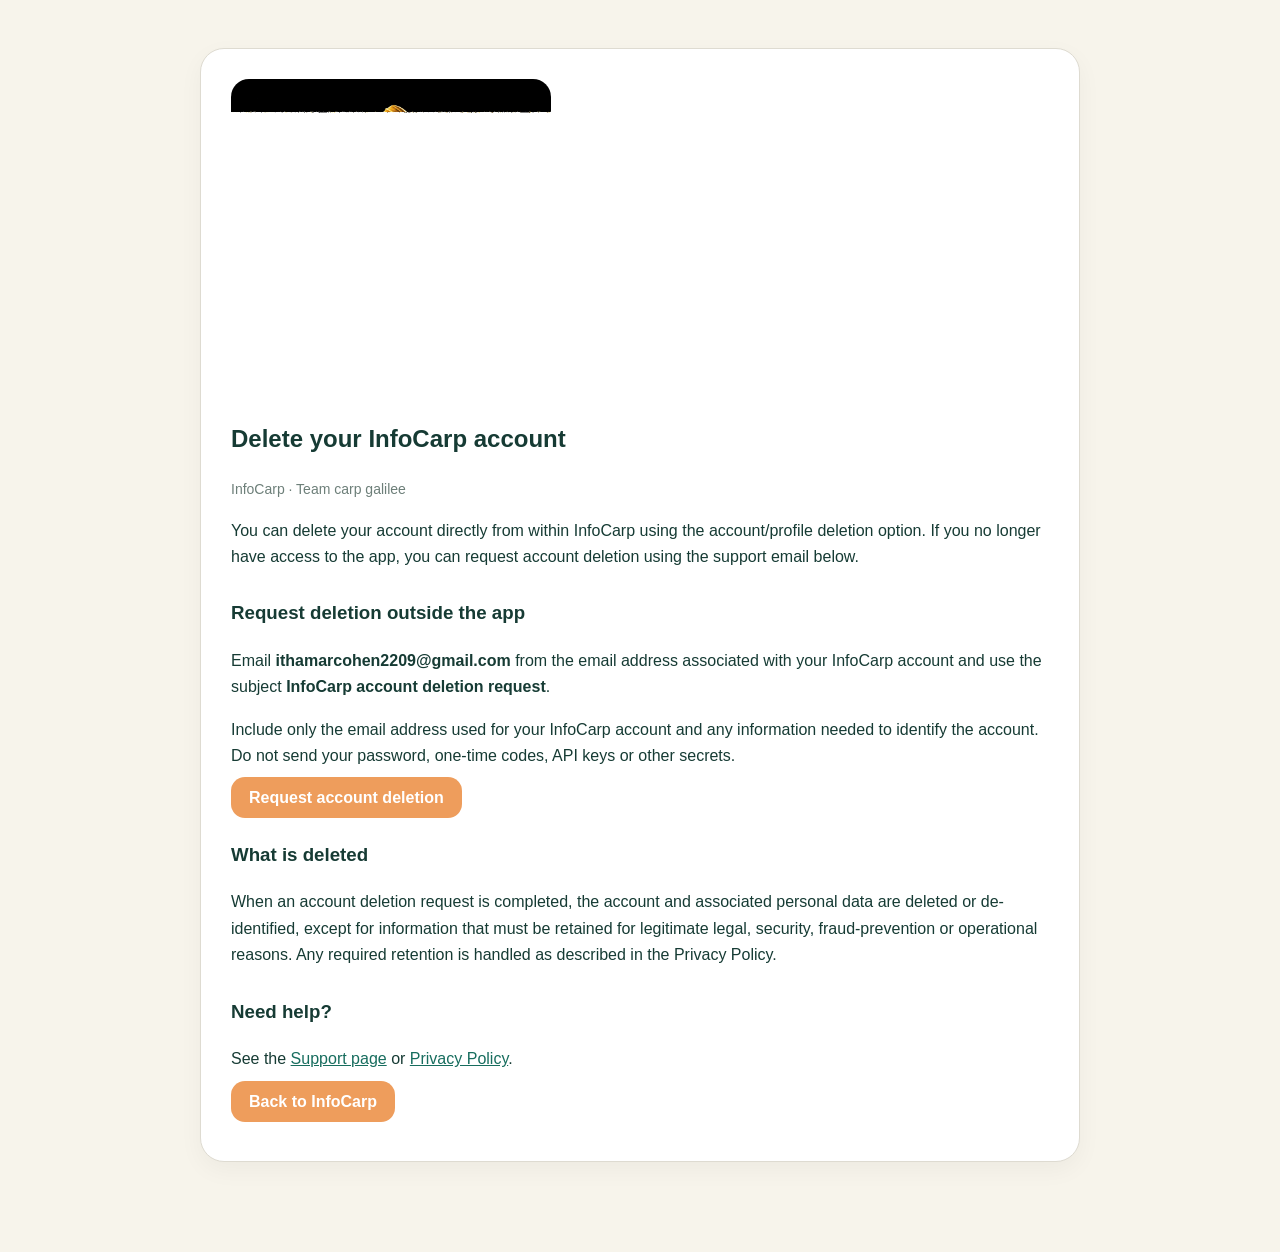
==== account-deletion.html @ 265cf715 "Add public account deletion request page" ====
<!doctype html><html lang="en"><head><meta charset="utf-8"><meta name="viewport" content="width=device-width,initial-scale=1">
<title>Delete InfoCarp Account</title><meta name="description" content="Request deletion of your InfoCarp account and associated data."><link rel="stylesheet" href="style.css"></head>
<body><main class="wrap"><section class="card"><div class="brand brand-image"><img src="assets/infocarp-logo.png" alt="InfoCarp logo"></div>
<h1>Delete your InfoCarp account</h1>
<p class="small">InfoCarp · Team carp galilee</p>
<p>You can delete your account directly from within InfoCarp using the account/profile deletion option. If you no longer have access to the app, you can request account deletion using the support email below.</p>
<h3>Request deletion outside the app</h3>
<p>Email <strong>ithamarcohen2209@gmail.com</strong> from the email address associated with your InfoCarp account and use the subject <strong>InfoCarp account deletion request</strong>.</p>
<p>Include only the email address used for your InfoCarp account and any information needed to identify the account. Do not send your password, one-time codes, API keys or other secrets.</p>
<p><a class="btn" href="mailto:ithamarcohen2209@gmail.com?subject=InfoCarp%20account%20deletion%20request">Request account deletion</a></p>
<h3>What is deleted</h3>
<p>When an account deletion request is completed, the account and associated personal data are deleted or de-identified, except for information that must be retained for legitimate legal, security, fraud-prevention or operational reasons. Any required retention is handled as described in the Privacy Policy.</p>
<h3>Need help?</h3>
<p>See the <a href="support.html">Support page</a> or <a href="privacy.html">Privacy Policy</a>.</p>
<p><a class="btn" href="index.html">Back to InfoCarp</a></p>
</section></main></body></html>
---- style.css ----
:root{--green:#0b3d35;--mint:#e8f2ed;--cream:#f7f4eb;--orange:#ee9d5c;--text:#163b34;--muted:#6d7f79}
*{box-sizing:border-box} body{margin:0;font-family:-apple-system,BlinkMacSystemFont,"Segoe UI",Arial,sans-serif;background:var(--cream);color:var(--text);line-height:1.65}
.wrap{max-width:920px;margin:auto;padding:28px 20px 70px}.hero{background:linear-gradient(135deg,#073c33,#105448);color:white;border-radius:28px;padding:42px;margin:24px 0}
.brand{display:flex;align-items:center;gap:14px;font-size:30px;font-weight:800}.brand-image img{max-width:320px;width:100%;height:auto;display:block;border-radius:18px}.hero .brand-image img{max-width:340px}.logo{display:none}
.hero h1{font-size:46px;margin:28px 0 8px}.hero p{font-size:20px;opacity:.9}.nav{display:flex;gap:10px;flex-wrap:wrap;margin-top:26px}.nav a,.btn{background:var(--orange);color:white;text-decoration:none;padding:12px 18px;border-radius:14px;font-weight:700}
.card{background:#fff;border:1px solid #dedbd1;border-radius:24px;padding:30px;margin:20px 0;box-shadow:0 8px 24px #0000000b}.card h2{margin-top:0;font-size:29px}.card h3{margin-top:28px}
.small{color:var(--muted);font-size:14px}.footer{text-align:center;color:var(--muted);padding-top:30px}
a{color:#176d5e} ul{padding-left:22px}
@media(max-width:600px){.hero{padding:28px}.hero h1{font-size:36px}.card{padding:22px}.brand-image img{max-width:250px}}
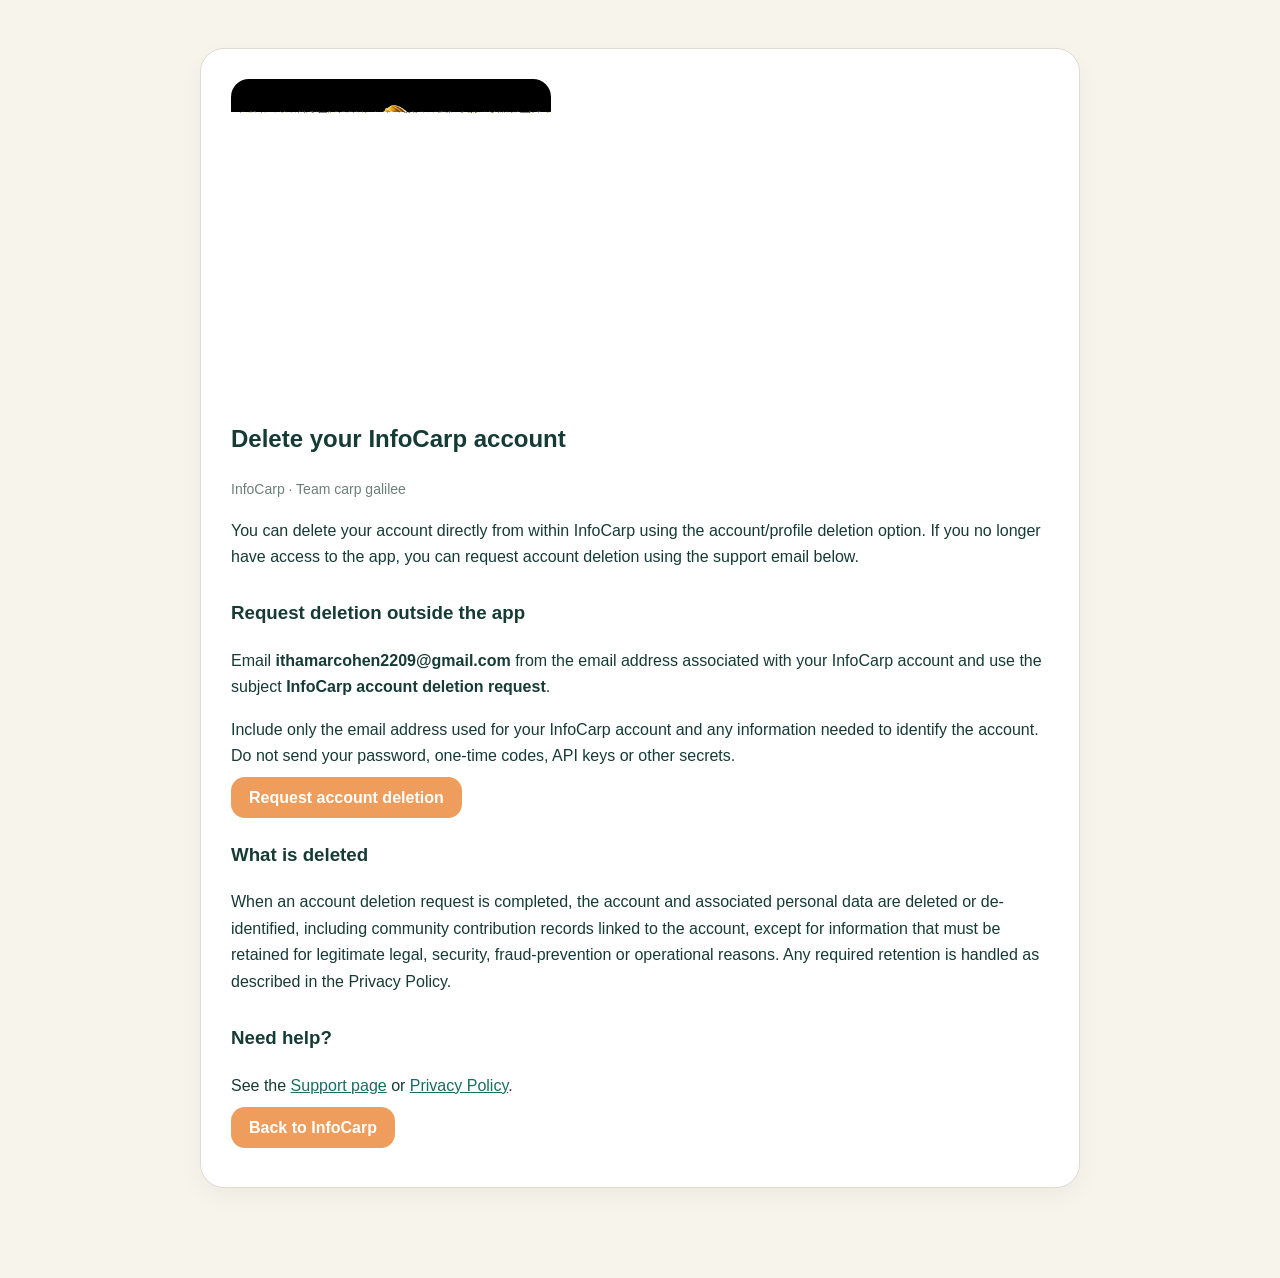
==== commit 0a891baa: "Clarify community data deletion" ====
--- a/account-deletion.html
+++ b/account-deletion.html
@@ -9,7 +9,7 @@
 <p>Include only the email address used for your InfoCarp account and any information needed to identify the account. Do not send your password, one-time codes, API keys or other secrets.</p>
 <p><a class="btn" href="mailto:ithamarcohen2209@gmail.com?subject=InfoCarp%20account%20deletion%20request">Request account deletion</a></p>
 <h3>What is deleted</h3>
-<p>When an account deletion request is completed, the account and associated personal data are deleted or de-identified, except for information that must be retained for legitimate legal, security, fraud-prevention or operational reasons. Any required retention is handled as described in the Privacy Policy.</p>
+<p>When an account deletion request is completed, the account and associated personal data are deleted or de-identified, including community contribution records linked to the account, except for information that must be retained for legitimate legal, security, fraud-prevention or operational reasons. Any required retention is handled as described in the Privacy Policy.</p>
 <h3>Need help?</h3>
 <p>See the <a href="support.html">Support page</a> or <a href="privacy.html">Privacy Policy</a>.</p>
 <p><a class="btn" href="index.html">Back to InfoCarp</a></p>
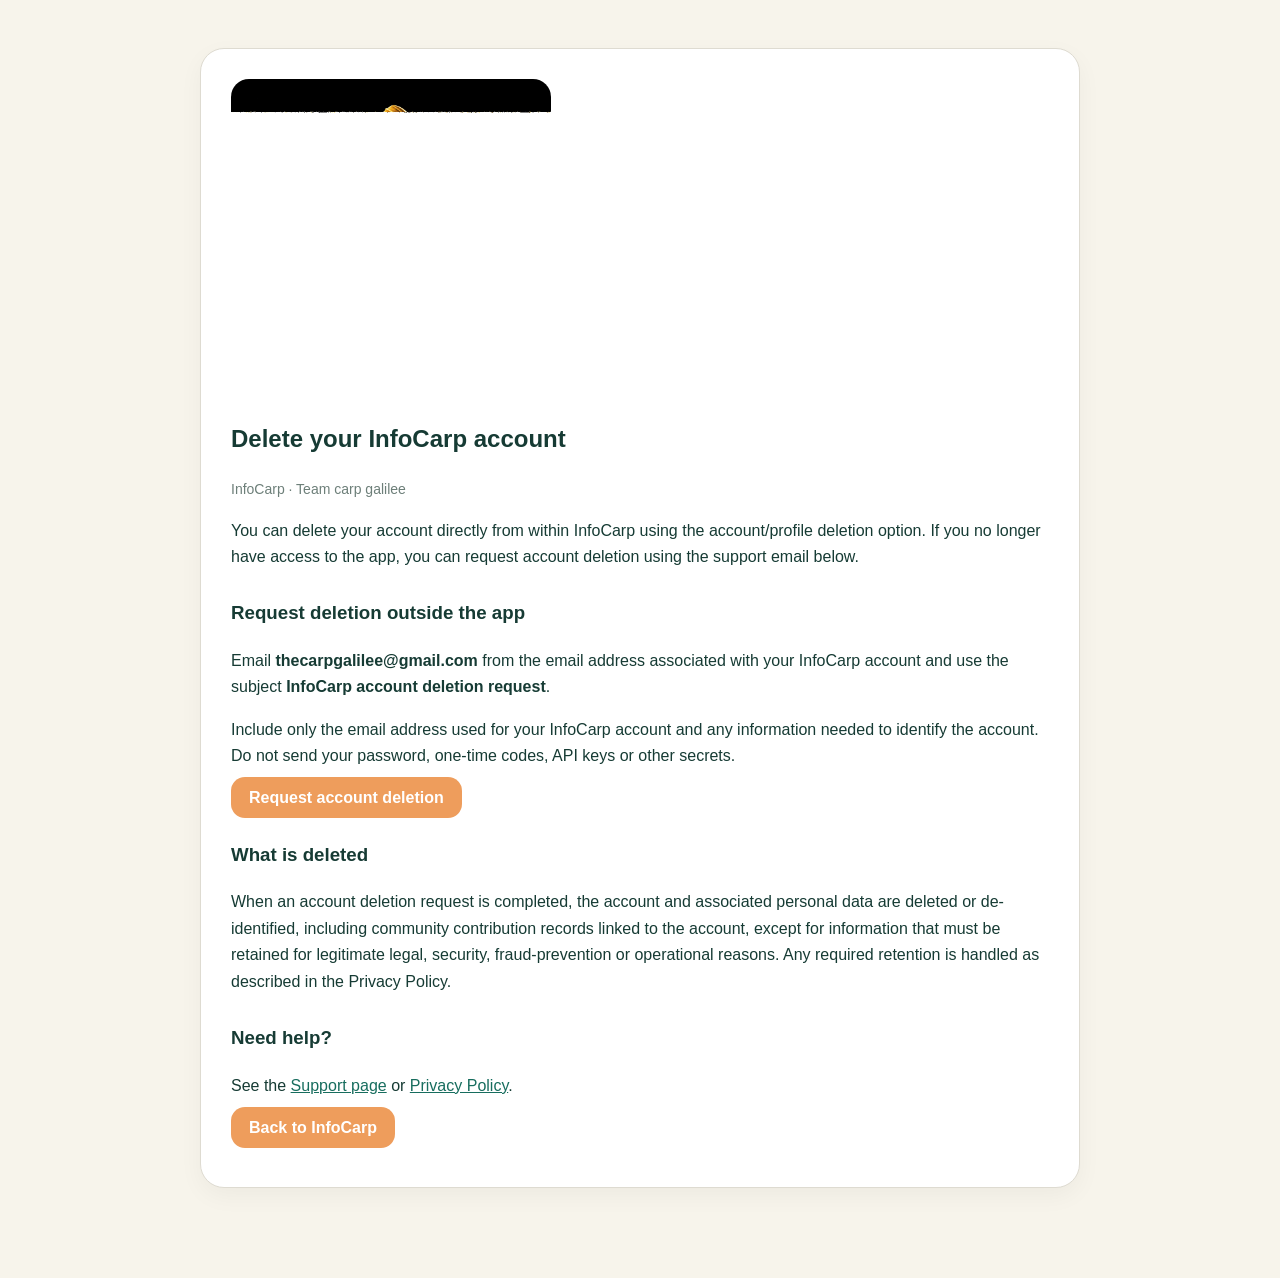
==== commit e25a8d1a: "Align privacy disclosure with reciprocal group sharing and account cleanup" ====
--- a/account-deletion.html
+++ b/account-deletion.html
@@ -5,9 +5,9 @@
 <p class="small">InfoCarp · Team carp galilee</p>
 <p>You can delete your account directly from within InfoCarp using the account/profile deletion option. If you no longer have access to the app, you can request account deletion using the support email below.</p>
 <h3>Request deletion outside the app</h3>
-<p>Email <strong>ithamarcohen2209@gmail.com</strong> from the email address associated with your InfoCarp account and use the subject <strong>InfoCarp account deletion request</strong>.</p>
+<p>Email <strong>thecarpgalilee@gmail.com</strong> from the email address associated with your InfoCarp account and use the subject <strong>InfoCarp account deletion request</strong>.</p>
 <p>Include only the email address used for your InfoCarp account and any information needed to identify the account. Do not send your password, one-time codes, API keys or other secrets.</p>
-<p><a class="btn" href="mailto:ithamarcohen2209@gmail.com?subject=InfoCarp%20account%20deletion%20request">Request account deletion</a></p>
+<p><a class="btn" href="mailto:thecarpgalilee@gmail.com?subject=InfoCarp%20account%20deletion%20request">Request account deletion</a></p>
 <h3>What is deleted</h3>
 <p>When an account deletion request is completed, the account and associated personal data are deleted or de-identified, including community contribution records linked to the account, except for information that must be retained for legitimate legal, security, fraud-prevention or operational reasons. Any required retention is handled as described in the Privacy Policy.</p>
 <h3>Need help?</h3>
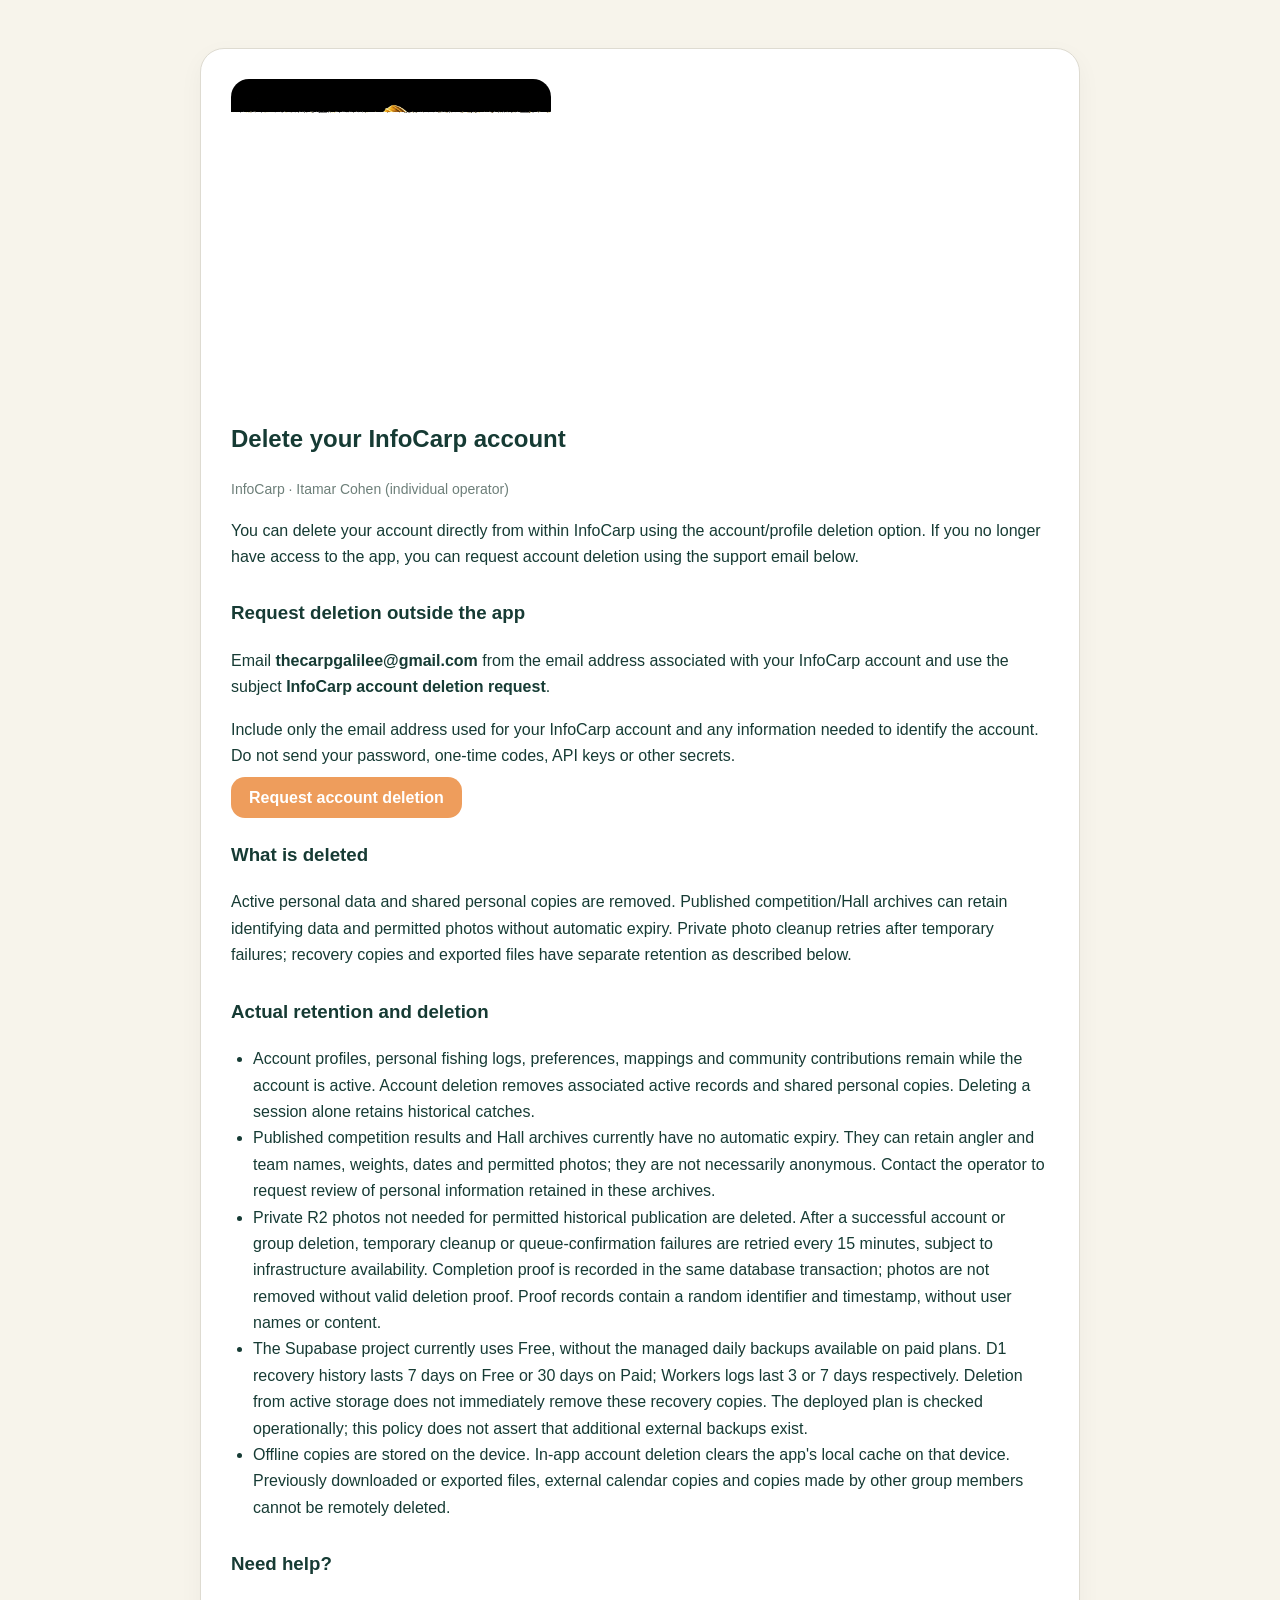
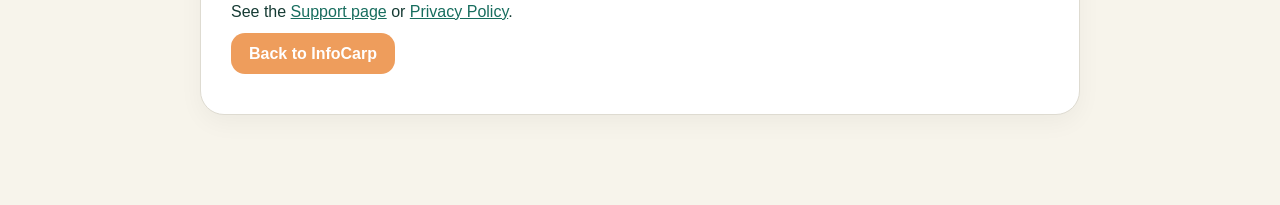
==== commit 537d772d: "Identify individual operator and explain actual archives, recovery copies and deletion retries" ====
--- a/account-deletion.html
+++ b/account-deletion.html
@@ -2,15 +2,13 @@
 <title>Delete InfoCarp Account</title><meta name="description" content="Request deletion of your InfoCarp account and associated data."><link rel="stylesheet" href="style.css"></head>
 <body><main class="wrap"><section class="card"><div class="brand brand-image"><img src="assets/infocarp-logo.png" alt="InfoCarp logo"></div>
 <h1>Delete your InfoCarp account</h1>
-<p class="small">InfoCarp · Team carp galilee</p>
+<p class="small">InfoCarp · Itamar Cohen (individual operator)</p>
 <p>You can delete your account directly from within InfoCarp using the account/profile deletion option. If you no longer have access to the app, you can request account deletion using the support email below.</p>
 <h3>Request deletion outside the app</h3>
 <p>Email <strong>thecarpgalilee@gmail.com</strong> from the email address associated with your InfoCarp account and use the subject <strong>InfoCarp account deletion request</strong>.</p>
 <p>Include only the email address used for your InfoCarp account and any information needed to identify the account. Do not send your password, one-time codes, API keys or other secrets.</p>
 <p><a class="btn" href="mailto:thecarpgalilee@gmail.com?subject=InfoCarp%20account%20deletion%20request">Request account deletion</a></p>
-<h3>What is deleted</h3>
-<p>When an account deletion request is completed, the account and associated personal data are deleted or de-identified, including community contribution records linked to the account, except for information that must be retained for legitimate legal, security, fraud-prevention or operational reasons. Any required retention is handled as described in the Privacy Policy.</p>
-<h3>Need help?</h3>
+<h3>What is deleted</h3><p>Active personal data and shared personal copies are removed. Published competition/Hall archives can retain identifying data and permitted photos without automatic expiry. Private photo cleanup retries after temporary failures; recovery copies and exported files have separate retention as described below.</p><h3>Actual retention and deletion</h3><ul><li>Account profiles, personal fishing logs, preferences, mappings and community contributions remain while the account is active. Account deletion removes associated active records and shared personal copies. Deleting a session alone retains historical catches.</li><li>Published competition results and Hall archives currently have no automatic expiry. They can retain angler and team names, weights, dates and permitted photos; they are not necessarily anonymous. Contact the operator to request review of personal information retained in these archives.</li><li>Private R2 photos not needed for permitted historical publication are deleted. After a successful account or group deletion, temporary cleanup or queue-confirmation failures are retried every 15 minutes, subject to infrastructure availability. Completion proof is recorded in the same database transaction; photos are not removed without valid deletion proof. Proof records contain a random identifier and timestamp, without user names or content.</li><li>The Supabase project currently uses Free, without the managed daily backups available on paid plans. D1 recovery history lasts 7 days on Free or 30 days on Paid; Workers logs last 3 or 7 days respectively. Deletion from active storage does not immediately remove these recovery copies. The deployed plan is checked operationally; this policy does not assert that additional external backups exist.</li><li>Offline copies are stored on the device. In-app account deletion clears the app's local cache on that device. Previously downloaded or exported files, external calendar copies and copies made by other group members cannot be remotely deleted.</li></ul><h3>Need help?</h3>
 <p>See the <a href="support.html">Support page</a> or <a href="privacy.html">Privacy Policy</a>.</p>
 <p><a class="btn" href="index.html">Back to InfoCarp</a></p>
-</section></main></body></html>+</section></main></body></html>
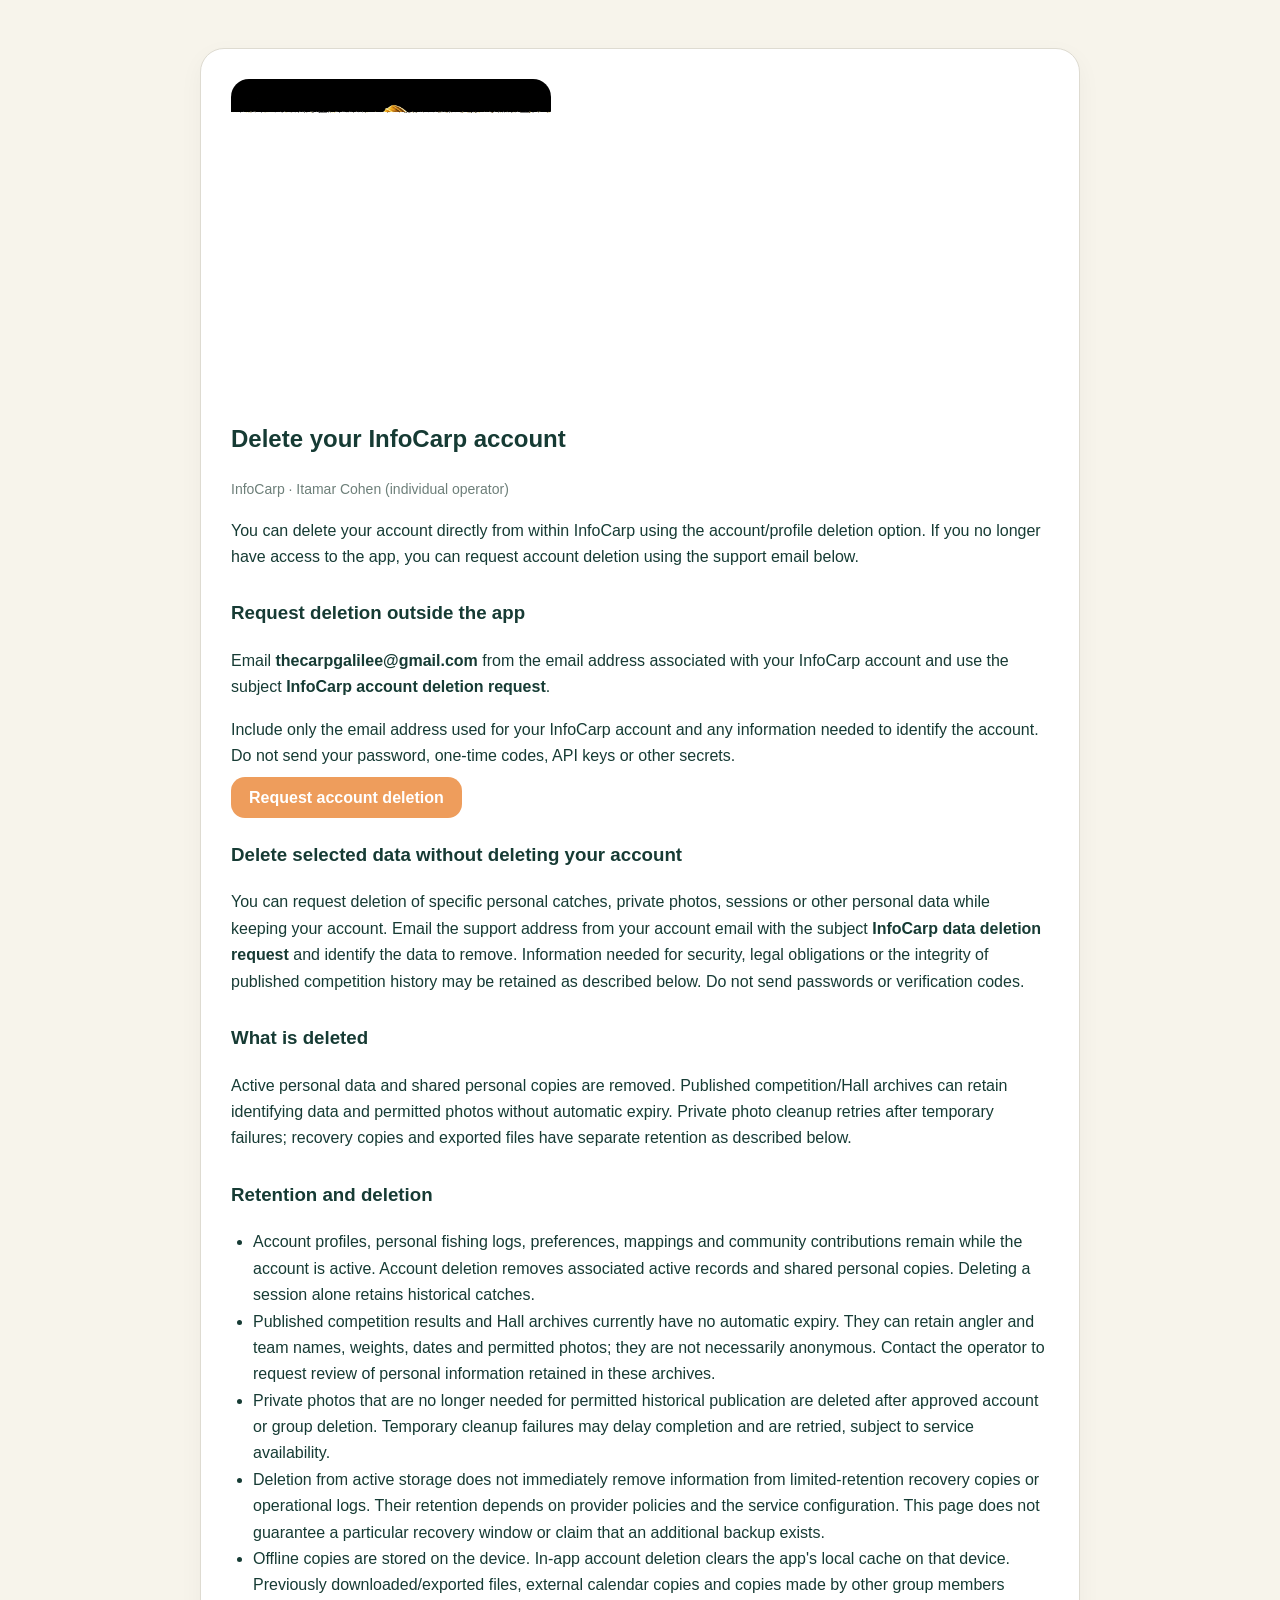
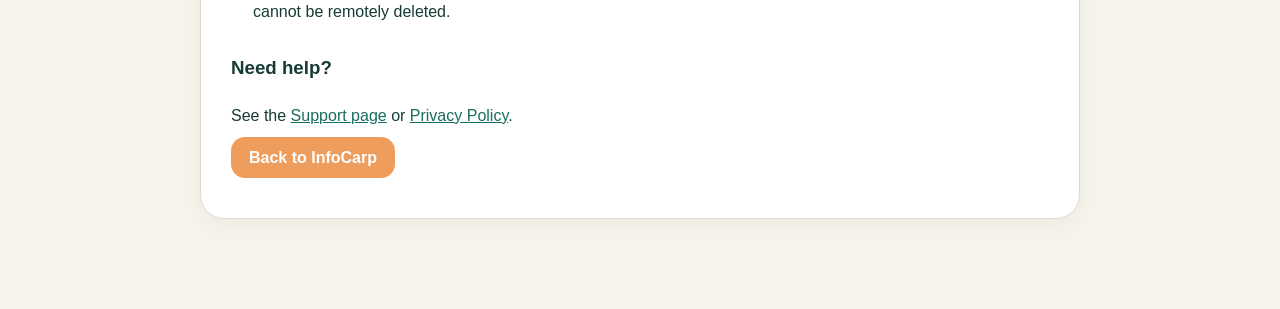
==== commit a0d3b281: "docs: audit and synchronize public legal and support content" ====
--- a/account-deletion.html
+++ b/account-deletion.html
@@ -8,7 +8,7 @@
 <p>Email <strong>thecarpgalilee@gmail.com</strong> from the email address associated with your InfoCarp account and use the subject <strong>InfoCarp account deletion request</strong>.</p>
 <p>Include only the email address used for your InfoCarp account and any information needed to identify the account. Do not send your password, one-time codes, API keys or other secrets.</p>
 <p><a class="btn" href="mailto:thecarpgalilee@gmail.com?subject=InfoCarp%20account%20deletion%20request">Request account deletion</a></p>
-<h3>What is deleted</h3><p>Active personal data and shared personal copies are removed. Published competition/Hall archives can retain identifying data and permitted photos without automatic expiry. Private photo cleanup retries after temporary failures; recovery copies and exported files have separate retention as described below.</p><h3>Actual retention and deletion</h3><ul><li>Account profiles, personal fishing logs, preferences, mappings and community contributions remain while the account is active. Account deletion removes associated active records and shared personal copies. Deleting a session alone retains historical catches.</li><li>Published competition results and Hall archives currently have no automatic expiry. They can retain angler and team names, weights, dates and permitted photos; they are not necessarily anonymous. Contact the operator to request review of personal information retained in these archives.</li><li>Private R2 photos not needed for permitted historical publication are deleted. After a successful account or group deletion, temporary cleanup or queue-confirmation failures are retried every 15 minutes, subject to infrastructure availability. Completion proof is recorded in the same database transaction; photos are not removed without valid deletion proof. Proof records contain a random identifier and timestamp, without user names or content.</li><li>The Supabase project currently uses Free, without the managed daily backups available on paid plans. D1 recovery history lasts 7 days on Free or 30 days on Paid; Workers logs last 3 or 7 days respectively. Deletion from active storage does not immediately remove these recovery copies. The deployed plan is checked operationally; this policy does not assert that additional external backups exist.</li><li>Offline copies are stored on the device. In-app account deletion clears the app's local cache on that device. Previously downloaded or exported files, external calendar copies and copies made by other group members cannot be remotely deleted.</li></ul><h3>Need help?</h3>
+<h3>Delete selected data without deleting your account</h3><p>You can request deletion of specific personal catches, private photos, sessions or other personal data while keeping your account. Email the support address from your account email with the subject <strong>InfoCarp data deletion request</strong> and identify the data to remove. Information needed for security, legal obligations or the integrity of published competition history may be retained as described below. Do not send passwords or verification codes.</p><h3>What is deleted</h3><p>Active personal data and shared personal copies are removed. Published competition/Hall archives can retain identifying data and permitted photos without automatic expiry. Private photo cleanup retries after temporary failures; recovery copies and exported files have separate retention as described below.</p><h3>Retention and deletion</h3><ul><li>Account profiles, personal fishing logs, preferences, mappings and community contributions remain while the account is active. Account deletion removes associated active records and shared personal copies. Deleting a session alone retains historical catches.</li><li>Published competition results and Hall archives currently have no automatic expiry. They can retain angler and team names, weights, dates and permitted photos; they are not necessarily anonymous. Contact the operator to request review of personal information retained in these archives.</li><li>Private photos that are no longer needed for permitted historical publication are deleted after approved account or group deletion. Temporary cleanup failures may delay completion and are retried, subject to service availability.</li><li>Deletion from active storage does not immediately remove information from limited-retention recovery copies or operational logs. Their retention depends on provider policies and the service configuration. This page does not guarantee a particular recovery window or claim that an additional backup exists.</li><li>Offline copies are stored on the device. In-app account deletion clears the app's local cache on that device. Previously downloaded/exported files, external calendar copies and copies made by other group members cannot be remotely deleted.</li></ul><h3>Need help?</h3>
 <p>See the <a href="support.html">Support page</a> or <a href="privacy.html">Privacy Policy</a>.</p>
 <p><a class="btn" href="index.html">Back to InfoCarp</a></p>
 </section></main></body></html>
